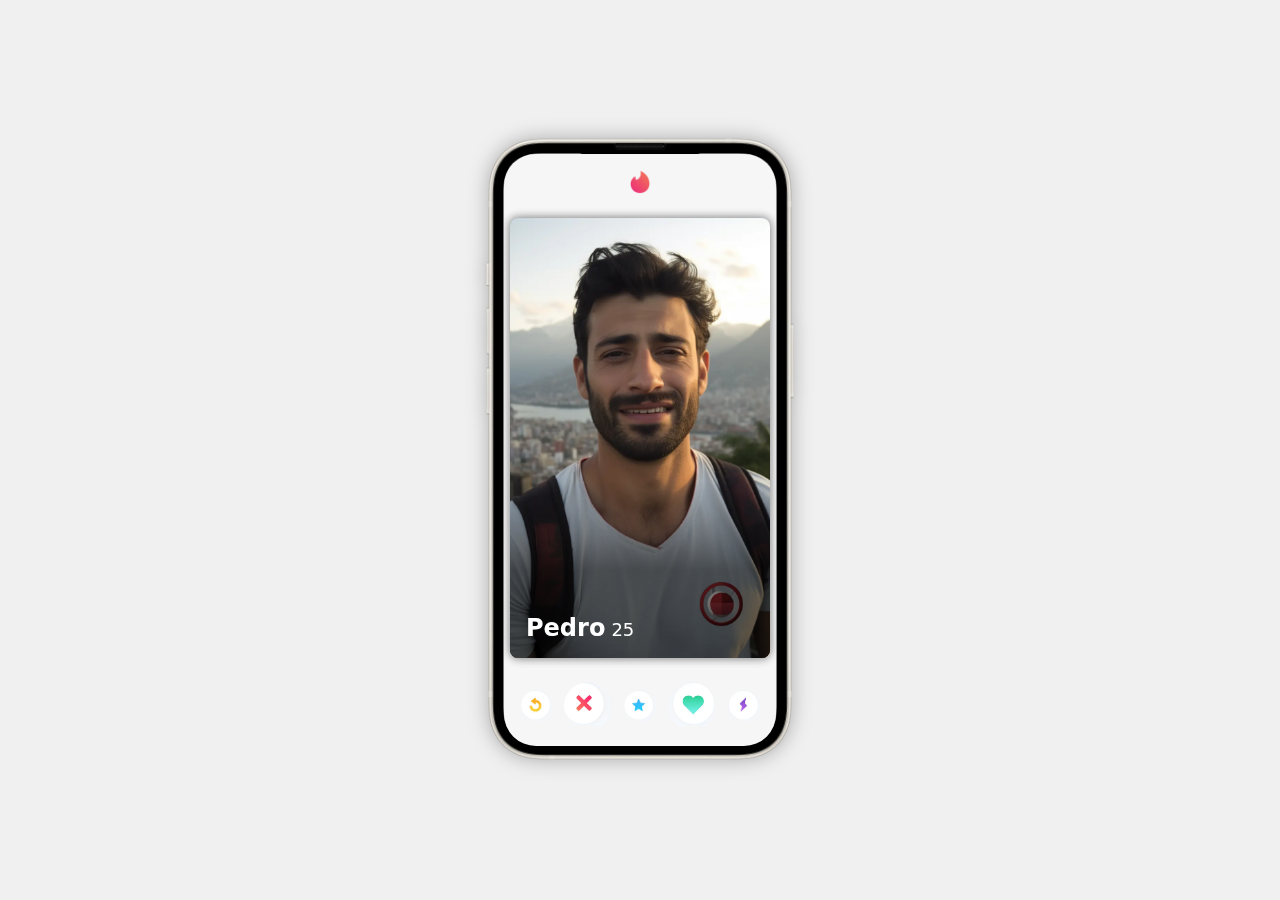
==== 01-swipe-card/index.html @ 9ed8181e "midudev project 1 completed" ====
<!DOCTYPE html>
<html lang="en">
<head>
    <meta charset="UTF-8">
    <meta name="viewport" content="width=device-width, initial-scale=1.0">
    <title>Tinder Swipe</title>
    <link rel="stylesheet" href="style.css">
</head>
<body>
    <main>
        <section>
            <header>
                <img src="/01-swipe-card/utilities/tinder-logo.webp" alt="Tinder Logo" />
            </header>

            <div class="cards">
                <article>
                    <img src="/01-swipe-card/photos/1.webp" alt="Samantha, redhead girl, 23 years old" />
                    <h2>Samantha<span>23</span></h2>
                    <div class="choice like">LIKE</div>
                    <div class="choice nope">NOPE</div>
                </article>

                <article>
                    <img src="/01-swipe-card/photos/2.webp" alt="Pedro, brown hair man, 25 years old" />
                    <h2>Pedro<span>25</span></h2>
                    <div class="choice like">LIKE</div>
                    <div class="choice nope">NOPE</div>
                </article>
            </div>

            <footer>
                <button class="is-reload" aria-label="reload"></button>
                <button class="is-skip is-big" aria-label="skip"></button>
                <button class="is-superlike" aria-label="superlike"></button>
                <button class="is-like is-big" aria-label="like"></button>
                <button class="is-boost" aria-label="boost"></button>
            </footer>
        </section>
    </main>
    
</body>
</html>

<script>
    const DECISION_THRESHOLD = 75
    let isAnimating = false
    let pullDeltaX = 0 // Card pulling distance

    function startDrag (event) {
        if (isAnimating) return

        // get the first article element
        const actualCard = event.target.closest('article')
        if (!actualCard) return

        // get initial position of mouse or finger
        const startX = event.pageX ?? event.touches[0].pageX

        // listen the mouse and touch movements
        document.addEventListener('mousemove', onMove)
        document.addEventListener('mouseup', onEnd)

        document.addEventListener('touchmove', onMove, { passive: true })
        document.addEventListener('touchend', onEnd, { passive: true })

        function onMove (event) {
            // current position of mouse or finger
            const currentX = event.pageX ?? event.touches[0].pageX
            // distance between the initial and current position
            pullDeltaX = currentX - startX

            // there's no move
            if (pullDeltaX === 0) return

            isAnimating = true
            // calculate rotation angle from the distance
            const angle = pullDeltaX / 10
            // show animation transform rotate and cursor
            actualCard.style.transform = `translateX(${pullDeltaX}px) rotate(${angle}deg)`
            actualCard.style.cursor = 'grabbing'

            // change opacity of choice info
            const opacity = Math.abs(pullDeltaX) / 100
            const isRight = pullDeltaX > 0

            const choiceElement = isRight
              ? actualCard.querySelector('.choice.like')
              : actualCard.querySelector('.choice.nope')

            choiceElement.style.opacity = opacity
        }

        function onEnd (event) {
            // clear events
            document.removeEventListener('mousemove', onMove)
            document.removeEventListener('mouseup', onEnd)

            document.removeEventListener('touchmove', onMove)
            document.removeEventListener('touchend', onEnd)

            // know if the user took a decision
            const decisionMade = Math.abs(pullDeltaX) >= DECISION_THRESHOLD

            if (decisionMade) {
                const goRight = pullDeltaX >= 0
                const goLeft = !goRight

                actualCard.classList.add(goRight ? 'go-right' : 'go-left')
                actualCard.addEventListener('transitionend', () => {
                    actualCard.remove()
                })
            } else {
                actualCard.classList.add('reset')
                actualCard.classList.remove('go-right', 'go-left')
                actualCard.querySelectorAll('.choice').forEach(element => {
                    element.style.opacity = 0
                });
            }

            // reset variables
            actualCard.addEventListener('transitionend', () => {
                actualCard.removeAttribute('style')
                actualCard.classList.remove('reset')

                pullDeltaX = 0
                isAnimating = false
            })
        }
    }

    

    document.addEventListener('mousedown', startDrag)
    document.addEventListener('touchstart', startDrag, { passive: true })
</script>
---- 01-swipe-card/style.css ----
*, *::before, *::after {
    box-sizing: border-box;
    margin: 0;
    padding: 0;
}

body {
    font-family: system-ui, -apple-system, BlinkMacSystemFont, 'Segoe UI', Roboto, Oxygen, Ubuntu, Cantarell, 'Open Sans', 'Helvetica Neue', sans-serif;
    display: grid;
    place-content: center;
    min-height: 100vh;
    overflow: hidden;
    user-select: none;
    background-color: #f0f0f0;
}

main {
    background: url('/01-swipe-card/utilities/iphone.webp') no-repeat;
    background-size: contain;
    width: 320px;
    height: 640px;
    display: flex;
    filter: drop-shadow(0 0 10px rgba(0, 0, 0, 0.3));
}

section {
    background-color: #f6f6f6;
    width: 100%;
    border-radius: 32px;
    display: flex;
    gap: 24px;
    flex-direction: column;
    overflow: hidden;
    position: relative;
    padding: 16px 6px;
    margin: 24px;
}

header {
    display: flex;
    justify-content: center;

    & img {
        width: 24px;
        height: 24px;
    }
}

footer {
    display: grid;
    grid-template-columns: repeat(5, 1fr);
    gap: 12px;
    padding: 0 24px;
    justify-content: center;
    align-items: center;

    & button {
        background: url('/01-swipe-card/utilities/tinder-icons.webp') no-repeat;
        background-position: 0px 0px;
        background-size: 170px;
        width: 32px;
        height: 32px;
        border-radius: 50%;
        border: 0;
        cursor: pointer;
        transition: scale 0.3s ease;

        &:hover {
            scale: 1.4;
        }

        &.is-big {
            background-size: 240px;
            width: 48px;
            height: 48px;
        }

        &.is-reload {
            background-position: -138px 0px;
        }

        &.is-skip {
            background-position: -148px 0px;
        }

        &.is-superlike {
            background-position: -70px 0px;
        }

        &.is-like {
            background-position: -45px 0px;
        }
    }
}

.cards {
    position: relative;
    width: 100%;
    height: 100%;
    margin: 0 auto;

    & article {
        border-radius: 8px;
        box-shadow: 0 0 10px rgba(0, 0, 0, 0.3);
        cursor: grab;
        overflow: hidden;
        position: absolute;
        inset: 0;
        width: 100%;
        height: 100%;
        z-index: 2;

        &.go-left {
            transform: translate(-150%) rotate(-30deg) !important;
        }

        &.go-right {
            transform: translate(150%) rotate(30deg) !important;
        }

        &.go-left, &.go-right {
            transition: transform 0.3s ease, rotate 0.3s ease;
        }

        &.reset {
            transition: transform 0.3s ease;
            transform: translateX(0) !important;
        }

        & .choice {
            color: black;
            position: absolute;
            z-index: 10;
            font-size: 24px;
            font-weight: bold;
            top: 32px;
            right: 16px;
            padding: 4px 8px;
            border: 4px solid;
            border-radius: 8px;
            text-shadow: 0 0 10px rgba(0, 0, 0, 0.3);
            width: fit-content;
            opacity: 0;
            transition: opacity 0.3s ease;

            &.nope {
                color: #ff6e63;
                border-color: #ff6e63;
                transform: rotate(30deg);
            }

            &.like {
                color: #63ff68;
                border-color: #63ff68;
                transform: rotate(-30deg);
                left: 16px;
            }
        }

        & img {
            width: 100%;
            height: 100%;
            object-fit: cover;
        }

        & h2 {
            color: white;
            position: absolute;
            inset: 0;
            display: flex;
            align-items: flex-end;
            width: 100%;
            height: 100%;
            padding: 16px;
            z-index: 3;
            background: linear-gradient(
                to top, 
                #00000088 20%, 
                transparent 40%
            );
        }

        & span {
            margin-left: 6px;
            font-size: 18px;
            line-height: 1.4;
            font-weight: 400;
        }
    }
}
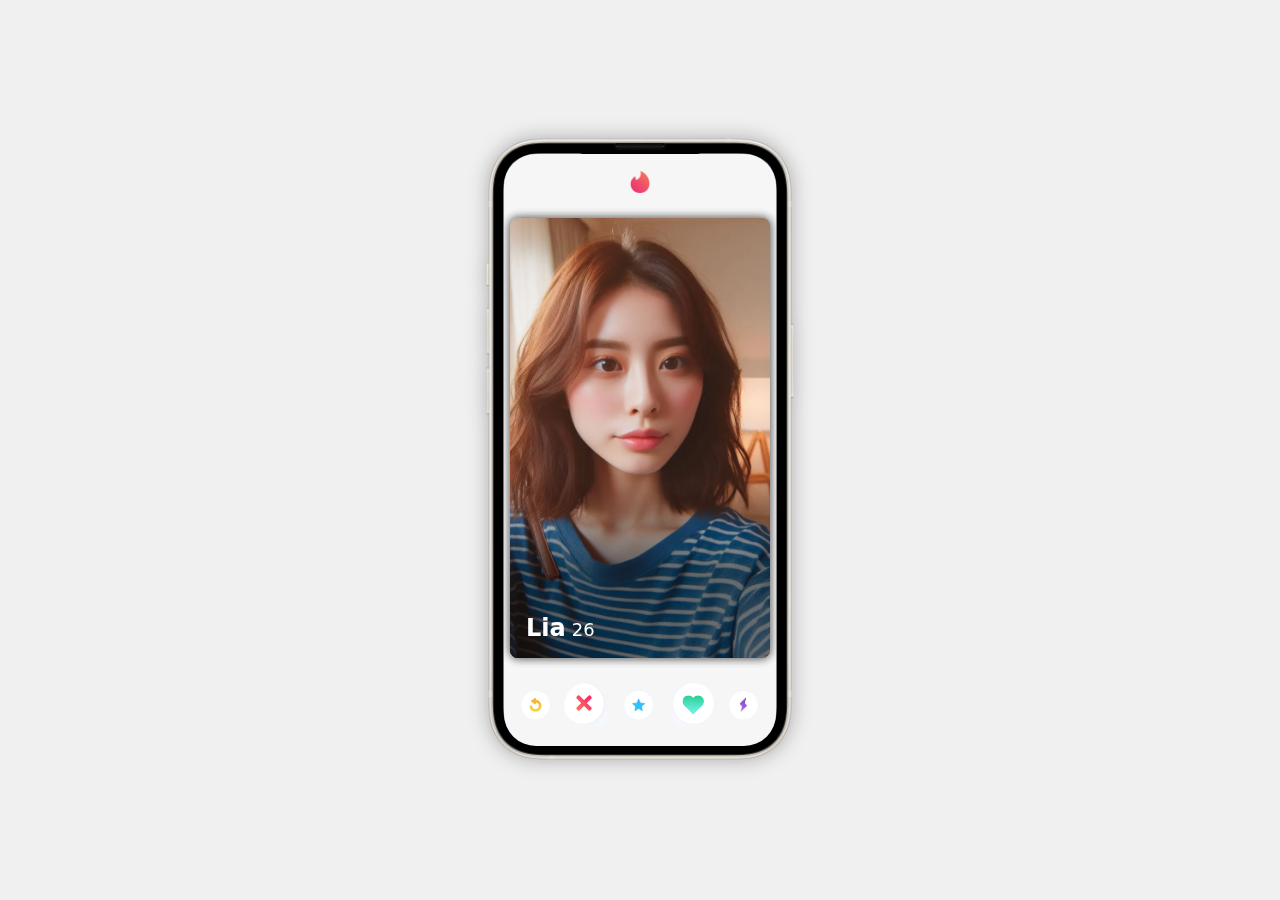
==== commit fdc721f3: "data map and reload button" ====
--- a/01-swipe-card/index.html
+++ b/01-swipe-card/index.html
@@ -1,11 +1,13 @@
 <!DOCTYPE html>
 <html lang="en">
+
 <head>
-    <meta charset="UTF-8">
-    <meta name="viewport" content="width=device-width, initial-scale=1.0">
+    <meta charset="UTF-8" />
+    <meta name="viewport" content="width=device-width, initial-scale=1.0" />
     <title>Tinder Swipe</title>
-    <link rel="stylesheet" href="style.css">
+    <link rel="stylesheet" href="style.css" />
 </head>
+
 <body>
     <main>
         <section>
@@ -14,23 +16,11 @@
             </header>
 
             <div class="cards">
-                <article>
-                    <img src="/01-swipe-card/photos/1.webp" alt="Samantha, redhead girl, 23 years old" />
-                    <h2>Samantha<span>23</span></h2>
-                    <div class="choice like">LIKE</div>
-                    <div class="choice nope">NOPE</div>
-                </article>
-
-                <article>
-                    <img src="/01-swipe-card/photos/2.webp" alt="Pedro, brown hair man, 25 years old" />
-                    <h2>Pedro<span>25</span></h2>
-                    <div class="choice like">LIKE</div>
-                    <div class="choice nope">NOPE</div>
-                </article>
+                <span class="back">Tienes gustos exigentes, no hay más personas por mostrar...</span>
             </div>
 
             <footer>
-                <button class="is-reload" aria-label="reload"></button>
+                <button class="is-reload" aria-label="reload" id="reload"></button>
                 <button class="is-skip is-big" aria-label="skip"></button>
                 <button class="is-superlike" aria-label="superlike"></button>
                 <button class="is-like is-big" aria-label="like"></button>
@@ -38,99 +28,7 @@
             </footer>
         </section>
     </main>
-    
+    <script type="module" src="script.js"></script>
 </body>
-</html>
 
-<script>
-    const DECISION_THRESHOLD = 75
-    let isAnimating = false
-    let pullDeltaX = 0 // Card pulling distance
-
-    function startDrag (event) {
-        if (isAnimating) return
-
-        // get the first article element
-        const actualCard = event.target.closest('article')
-        if (!actualCard) return
-
-        // get initial position of mouse or finger
-        const startX = event.pageX ?? event.touches[0].pageX
-
-        // listen the mouse and touch movements
-        document.addEventListener('mousemove', onMove)
-        document.addEventListener('mouseup', onEnd)
-
-        document.addEventListener('touchmove', onMove, { passive: true })
-        document.addEventListener('touchend', onEnd, { passive: true })
-
-        function onMove (event) {
-            // current position of mouse or finger
-            const currentX = event.pageX ?? event.touches[0].pageX
-            // distance between the initial and current position
-            pullDeltaX = currentX - startX
-
-            // there's no move
-            if (pullDeltaX === 0) return
-
-            isAnimating = true
-            // calculate rotation angle from the distance
-            const angle = pullDeltaX / 10
-            // show animation transform rotate and cursor
-            actualCard.style.transform = `translateX(${pullDeltaX}px) rotate(${angle}deg)`
-            actualCard.style.cursor = 'grabbing'
-
-            // change opacity of choice info
-            const opacity = Math.abs(pullDeltaX) / 100
-            const isRight = pullDeltaX > 0
-
-            const choiceElement = isRight
-              ? actualCard.querySelector('.choice.like')
-              : actualCard.querySelector('.choice.nope')
-
-            choiceElement.style.opacity = opacity
-        }
-
-        function onEnd (event) {
-            // clear events
-            document.removeEventListener('mousemove', onMove)
-            document.removeEventListener('mouseup', onEnd)
-
-            document.removeEventListener('touchmove', onMove)
-            document.removeEventListener('touchend', onEnd)
-
-            // know if the user took a decision
-            const decisionMade = Math.abs(pullDeltaX) >= DECISION_THRESHOLD
-
-            if (decisionMade) {
-                const goRight = pullDeltaX >= 0
-                const goLeft = !goRight
-
-                actualCard.classList.add(goRight ? 'go-right' : 'go-left')
-                actualCard.addEventListener('transitionend', () => {
-                    actualCard.remove()
-                })
-            } else {
-                actualCard.classList.add('reset')
-                actualCard.classList.remove('go-right', 'go-left')
-                actualCard.querySelectorAll('.choice').forEach(element => {
-                    element.style.opacity = 0
-                });
-            }
-
-            // reset variables
-            actualCard.addEventListener('transitionend', () => {
-                actualCard.removeAttribute('style')
-                actualCard.classList.remove('reset')
-
-                pullDeltaX = 0
-                isAnimating = false
-            })
-        }
-    }
-
-    
-
-    document.addEventListener('mousedown', startDrag)
-    document.addEventListener('touchstart', startDrag, { passive: true })
-</script>+</html>--- a/01-swipe-card/style.css
+++ b/01-swipe-card/style.css
@@ -98,6 +98,16 @@
     width: 100%;
     height: 100%;
     margin: 0 auto;
+
+    & .back {
+        display: flex;
+        position: absolute;
+        align-items: center;
+        text-align: center;
+        padding: 10px;
+        width: fit-content;
+        height: 100%;
+    }
 
     & article {
         border-radius: 8px;
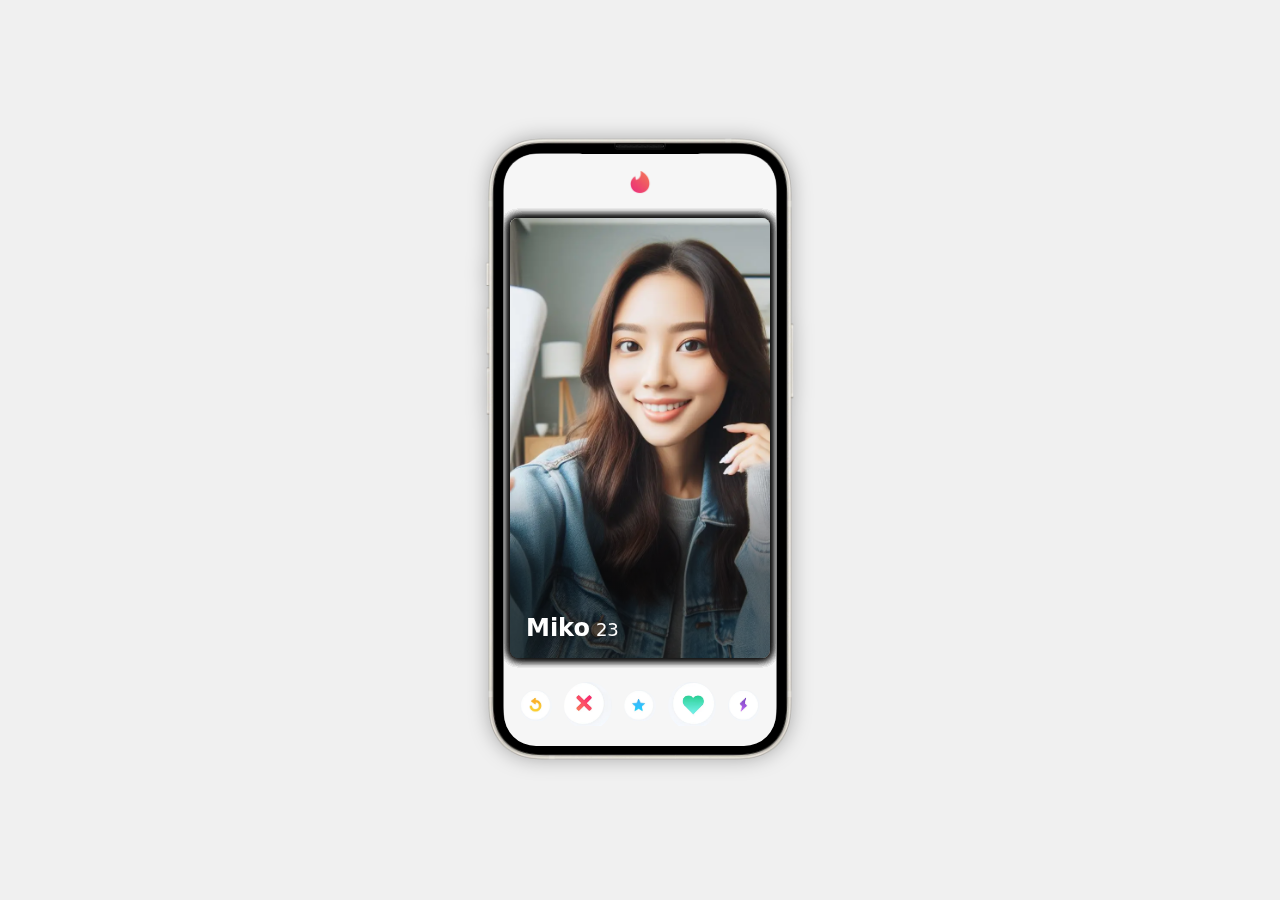
==== commit 413d9109: "added reload function and animation" ====
--- a/01-swipe-card/index.html
+++ b/01-swipe-card/index.html
@@ -16,7 +16,7 @@
             </header>
 
             <div class="cards">
-                <span class="back">Tienes gustos exigentes, no hay más personas por mostrar...</span>
+                <span class="back">¡Vaya, no hay más personas por mostrar!</span>
             </div>
 
             <footer>
--- a/01-swipe-card/style.css
+++ b/01-swipe-card/style.css
@@ -107,6 +107,7 @@
         padding: 10px;
         width: fit-content;
         height: 100%;
+        text-wrap: pretty;
     }
 
     & article {
@@ -197,4 +198,9 @@
             font-weight: 400;
         }
     }
+}
+
+.reload-animation {
+    transition: transform 0.6s;
+    transform: rotate(-360deg);
 }